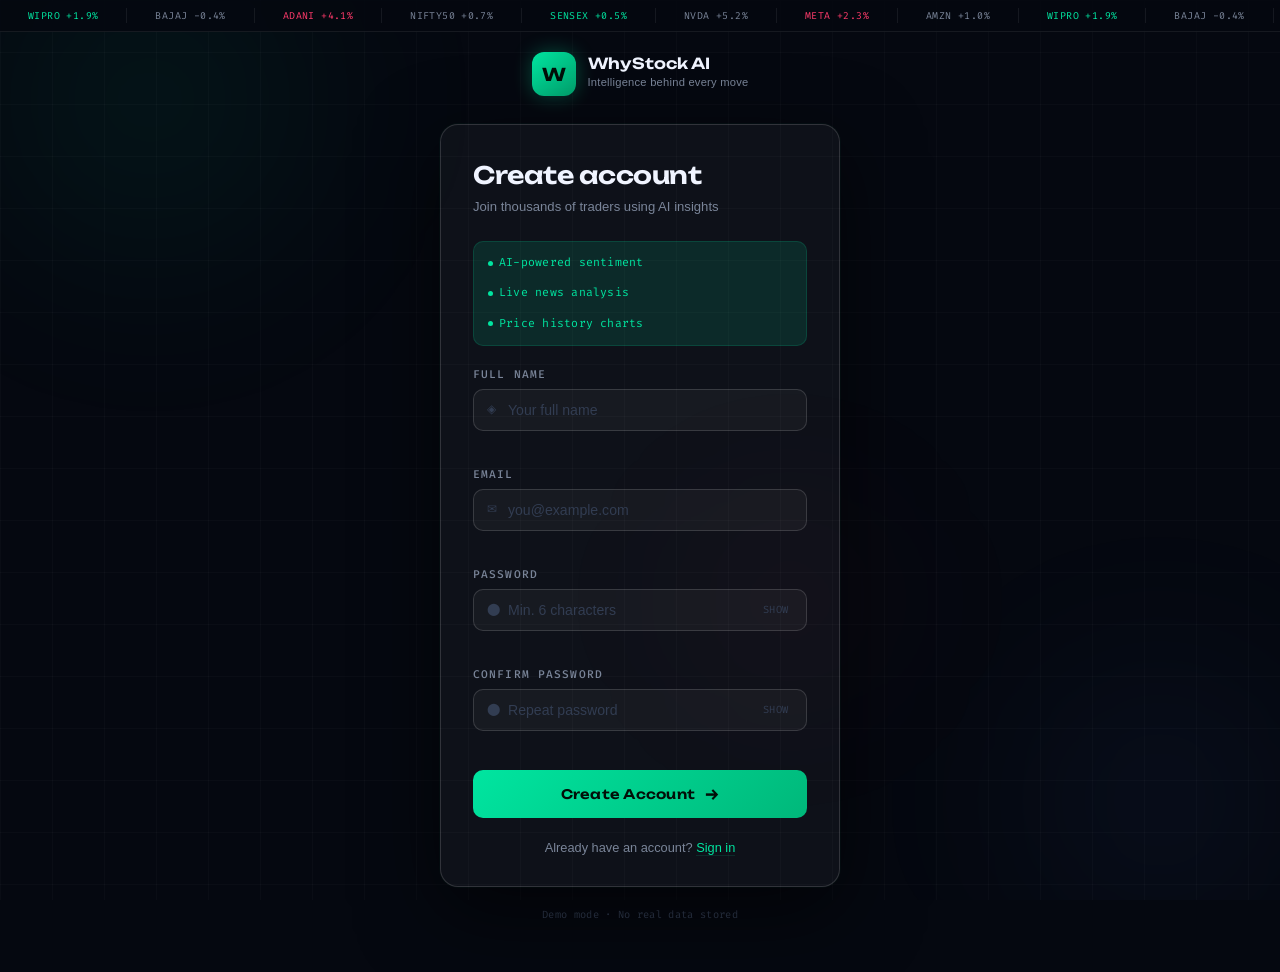
==== frontend/signup.html @ 28e2d130 "Initial commit: WhyStock AI full-stack project with AI explanations" ====
<!DOCTYPE html>
<html lang="en">
<head>
  <meta charset="UTF-8" />
  <meta name="viewport" content="width=device-width, initial-scale=1.0" />
  <title>WhyStock AI — Create Account</title>
  <link rel="stylesheet" href="style.css" />
  <link rel="preconnect" href="https://fonts.googleapis.com" />
  <link href="https://fonts.googleapis.com/css2?family=Unbounded:wght@300;400;600;700&family=Cabinet+Grotesk:wght@300;400;500;700&family=Fira+Code:wght@300;400&display=swap" rel="stylesheet" />
</head>
<body class="auth-page">

  <div class="auth-bg">
    <div class="orb orb-1" style="animation-delay:-3s"></div>
    <div class="orb orb-2" style="animation-delay:-6s"></div>
    <div class="orb orb-3" style="animation-delay:-1s"></div>
    <div class="grid-overlay"></div>
  </div>

  <div class="ticker-wrap">
    <div class="ticker-track">
      <span>WIPRO +1.9%</span><span>BAJAJ -0.4%</span><span>ADANI +4.1%</span><span>NIFTY50 +0.7%</span>
      <span>SENSEX +0.5%</span><span>NVDA +5.2%</span><span>META +2.3%</span><span>AMZN +1.0%</span>
      <span>WIPRO +1.9%</span><span>BAJAJ -0.4%</span><span>ADANI +4.1%</span><span>NIFTY50 +0.7%</span>
      <span>SENSEX +0.5%</span><span>NVDA +5.2%</span><span>META +2.3%</span><span>AMZN +1.0%</span>
    </div>
  </div>

  <div class="auth-container">

    <div class="auth-brand">
      <div class="brand-mark">W</div>
      <div>
        <p class="brand-name">WhyStock AI</p>
        <p class="brand-tagline">Intelligence behind every move</p>
      </div>
    </div>

    <div class="glass-card auth-card">
      <div class="card-shine"></div>

      <div class="auth-card-header">
        <h1 class="auth-title">Create account</h1>
        <p class="auth-subtitle">Join thousands of traders using AI insights</p>
      </div>

      <!-- Benefits strip -->
      <div class="benefits-strip">
        <span class="benefit"><span class="benefit-dot"></span>AI-powered sentiment</span>
        <span class="benefit"><span class="benefit-dot"></span>Live news analysis</span>
        <span class="benefit"><span class="benefit-dot"></span>Price history charts</span>
      </div>

      <div id="authError" class="auth-error hidden">
        <span class="error-icon-sm">⚠</span>
        <span id="authErrorMsg">Something went wrong</span>
      </div>

      <form id="signupForm" class="auth-form" onsubmit="handleSignup(event)">

        <div class="field-group">
          <label class="field-label" for="signupName">Full Name</label>
          <div class="field-wrap">
            <span class="field-icon">◈</span>
            <input id="signupName" type="text" class="field-input" placeholder="Your full name" autocomplete="name" />
          </div>
          <span class="field-error" id="nameErr"></span>
        </div>

        <div class="field-group">
          <label class="field-label" for="signupEmail">Email</label>
          <div class="field-wrap">
            <span class="field-icon">✉</span>
            <input id="signupEmail" type="email" class="field-input" placeholder="you@example.com" autocomplete="email" />
          </div>
          <span class="field-error" id="emailErr"></span>
        </div>

        <div class="field-group">
          <label class="field-label" for="signupPassword">Password</label>
          <div class="field-wrap">
            <span class="field-icon">⬤</span>
            <input id="signupPassword" type="password" class="field-input" placeholder="Min. 6 characters" autocomplete="new-password" />
            <button type="button" class="toggle-pw" onclick="togglePw('signupPassword', this)">Show</button>
          </div>
          <span class="field-error" id="pwErr"></span>
          <!-- Password strength -->
          <div class="pw-strength-wrap" id="pwStrengthWrap" style="display:none">
            <div class="pw-strength-bar"><div id="pwStrengthFill" class="pw-strength-fill"></div></div>
            <span id="pwStrengthLabel" class="pw-strength-label"></span>
          </div>
        </div>

        <div class="field-group">
          <label class="field-label" for="signupConfirm">Confirm Password</label>
          <div class="field-wrap">
            <span class="field-icon">⬤</span>
            <input id="signupConfirm" type="password" class="field-input" placeholder="Repeat password" autocomplete="new-password" />
            <button type="button" class="toggle-pw" onclick="togglePw('signupConfirm', this)">Show</button>
          </div>
          <span class="field-error" id="confirmErr"></span>
        </div>

        <button type="submit" class="btn-primary" id="signupBtn">
          <span class="btn-label">Create Account</span>
          <span class="btn-icon">→</span>
        </button>

      </form>

      <p class="auth-switch">
        Already have an account?
        <a href="login.html" class="auth-link">Sign in</a>
      </p>
    </div>

    <p class="auth-disclaimer">
      Demo mode · No real data stored
    </p>
  </div>

  <script src="auth.js"></script>
  <script>
    if (getSession()) window.location.href = 'index.html';

    // Password strength meter
    document.getElementById('signupPassword').addEventListener('input', function () {
      const val = this.value;
      const wrap = document.getElementById('pwStrengthWrap');
      const fill = document.getElementById('pwStrengthFill');
      const label = document.getElementById('pwStrengthLabel');

      if (!val) { wrap.style.display = 'none'; return; }
      wrap.style.display = 'flex';

      let score = 0;
      if (val.length >= 6)  score++;
      if (val.length >= 10) score++;
      if (/[A-Z]/.test(val)) score++;
      if (/[0-9]/.test(val)) score++;
      if (/[^A-Za-z0-9]/.test(val)) score++;

      const levels = [
        { label: 'Very weak', color: '#ff2d55', pct: '20%' },
        { label: 'Weak',      color: '#ff9500', pct: '40%' },
        { label: 'Fair',      color: '#ffcc00', pct: '60%' },
        { label: 'Strong',    color: '#34c759', pct: '80%' },
        { label: 'Very strong', color: '#00e5a0', pct: '100%' },
      ];
      const l = levels[Math.min(score - 1, 4)] || levels[0];
      fill.style.width = l.pct;
      fill.style.background = l.color;
      label.textContent = l.label;
      label.style.color = l.color;
    });

    function handleSignup(e) {
      e.preventDefault();
      clearErrors();

      const name    = document.getElementById('signupName').value.trim();
      const email   = document.getElementById('signupEmail').value.trim();
      const password = document.getElementById('signupPassword').value;
      const confirm  = document.getElementById('signupConfirm').value;
      let valid = true;

      if (!name || name.length < 2) {
        showFieldError('nameErr', 'Enter your full name');
        valid = false;
      }
      if (!email || !/^[^\s@]+@[^\s@]+\.[^\s@]+$/.test(email)) {
        showFieldError('emailErr', 'Enter a valid email address');
        valid = false;
      }
      if (!password || password.length < 6) {
        showFieldError('pwErr', 'Password must be at least 6 characters');
        valid = false;
      }
      if (password !== confirm) {
        showFieldError('confirmErr', 'Passwords do not match');
        valid = false;
      }
      if (!valid) return;

      if (getUserByEmail(email)) {
        showAuthError('An account with this email already exists. Sign in instead.');
        return;
      }

      const btn = document.getElementById('signupBtn');
      setLoading(btn, true);

      setTimeout(() => {
        const user = { name, email, password, createdAt: Date.now() };
        saveUser(user);
        createSession(user);
        window.location.href = 'index.html';
      }, 900);
    }
  </script>
</body>
</html>
---- frontend/style.css ----
/* =====================================================
   WhyStock AI — style.css
   Theme: Obsidian Luxury Fintech
   Fonts: Unbounded (display) · Cabinet Grotesk (body) · Fira Code (mono)
   ===================================================== */

:root {
  /* Core palette */
  --bg:          #050810;
  --bg-2:        #080c18;
  --bg-3:        #0c1220;
  --glass:       rgba(255,255,255,0.04);
  --glass-hi:    rgba(255,255,255,0.08);
  --border:      rgba(255,255,255,0.07);
  --border-hi:   rgba(255,255,255,0.14);

  /* Accents */
  --green:       #00e5a0;
  --green-dim:   rgba(0,229,160,0.12);
  --green-glow:  rgba(0,229,160,0.3);
  --red:         #ff3b6b;
  --red-dim:     rgba(255,59,107,0.12);
  --blue:        #4f8fff;
  --blue-dim:    rgba(79,143,255,0.15);

  /* Text */
  --t-hi:        #f0f4ff;
  --t-mid:       #7a8599;
  --t-lo:        #323d52;

  /* Fonts */
  --f-display: 'Unbounded', sans-serif;
  --f-body:    'Cabinet Grotesk', sans-serif;
  --f-mono:    'Fira Code', monospace;

  /* Layout */
  --sidebar-w:   240px;
  --radius:      18px;
  --radius-sm:   10px;
  --transition:  0.2s cubic-bezier(0.4,0,0.2,1);
}

*, *::before, *::after { box-sizing: border-box; margin: 0; padding: 0; }
html { scroll-behavior: smooth; }

body {
  background: var(--bg);
  color: var(--t-hi);
  font-family: var(--f-body);
  font-size: 15px;
  line-height: 1.6;
  min-height: 100vh;
  overflow-x: hidden;
}

/* ═══════════════════════════════════════
   SHARED BACKGROUNDS
═══════════════════════════════════════ */

.grid-overlay {
  position: fixed;
  inset: 0;
  background-image:
    linear-gradient(rgba(255,255,255,0.022) 1px, transparent 1px),
    linear-gradient(90deg, rgba(255,255,255,0.022) 1px, transparent 1px);
  background-size: 52px 52px;
  pointer-events: none;
  z-index: 0;
}

/* Auth page background */
.auth-bg {
  position: fixed;
  inset: 0;
  z-index: 0;
  overflow: hidden;
}

.orb {
  position: absolute;
  border-radius: 50%;
  filter: blur(80px);
  animation: orbFloat 14s ease-in-out infinite;
}

.orb-1 {
  width: 500px; height: 500px;
  background: radial-gradient(circle, rgba(0,229,160,0.08), transparent 70%);
  top: -150px; left: -100px;
}
.orb-2 {
  width: 400px; height: 400px;
  background: radial-gradient(circle, rgba(79,143,255,0.07), transparent 70%);
  bottom: -100px; right: -80px;
  animation-delay: -5s; animation-duration: 18s;
}
.orb-3 {
  width: 300px; height: 300px;
  background: radial-gradient(circle, rgba(255,59,107,0.05), transparent 70%);
  top: 50%; left: 50%;
  animation-delay: -9s; animation-duration: 20s;
}

/* Dashboard bg orbs */
.db-bg { position: fixed; inset: 0; z-index: 0; overflow: hidden; }
.db-orb {
  position: absolute;
  border-radius: 50%;
  filter: blur(100px);
  animation: orbFloat 20s ease-in-out infinite;
}
.db-orb-1 {
  width: 600px; height: 600px;
  background: radial-gradient(circle, rgba(0,229,160,0.055), transparent 70%);
  top: -200px; right: 100px;
}
.db-orb-2 {
  width: 500px; height: 500px;
  background: radial-gradient(circle, rgba(79,143,255,0.05), transparent 70%);
  bottom: -150px; left: 50px;
  animation-delay: -8s;
}

/* ═══════════════════════════════════════
   TICKER
═══════════════════════════════════════ */

.ticker-wrap {
  position: fixed;
  top: 0; left: 0; right: 0;
  height: 32px;
  background: rgba(5,8,16,0.9);
  border-bottom: 1px solid var(--border);
  overflow: hidden;
  z-index: 10;
  display: flex;
  align-items: center;
}

.ticker-track {
  display: flex;
  gap: 0;
  animation: ticker 30s linear infinite;
  white-space: nowrap;
}

.ticker-track span {
  font-family: var(--f-mono);
  font-size: 0.62rem;
  color: var(--t-mid);
  padding: 0 28px;
  border-right: 1px solid var(--border);
  letter-spacing: 0.04em;
}

.ticker-track span:nth-child(4n+1) { color: var(--green); }
.ticker-track span:nth-child(4n+3) { color: var(--red); }

/* ═══════════════════════════════════════
   AUTH LAYOUT
═══════════════════════════════════════ */

.auth-page { display: flex; align-items: center; justify-content: center; min-height: 100vh; }

.auth-container {
  position: relative;
  z-index: 2;
  width: 100%;
  max-width: 440px;
  padding: 52px 20px 32px;
  display: flex;
  flex-direction: column;
  align-items: center;
  gap: 0;
  animation: fadeUp 0.7s cubic-bezier(0.16,1,0.3,1) both;
}

/* Brand */
.auth-brand {
  display: flex;
  align-items: center;
  gap: 12px;
  margin-bottom: 28px;
}

.brand-mark {
  width: 44px; height: 44px;
  background: linear-gradient(135deg, var(--green), #00a36e);
  border-radius: 12px;
  display: flex; align-items: center; justify-content: center;
  font-family: var(--f-display);
  font-size: 1.1rem;
  font-weight: 700;
  color: #020f08;
  box-shadow: 0 0 20px var(--green-glow);
  flex-shrink: 0;
}

.brand-mark.sm { width: 34px; height: 34px; font-size: 0.85rem; border-radius: 9px; }

.brand-name {
  font-family: var(--f-display);
  font-size: 0.95rem;
  font-weight: 600;
  color: var(--t-hi);
  line-height: 1;
}

.brand-tagline {
  font-size: 0.7rem;
  color: var(--t-mid);
  font-weight: 300;
  margin-top: 3px;
  letter-spacing: 0.02em;
}

/* Glass card */
.glass-card {
  background: var(--glass);
  backdrop-filter: blur(20px);
  -webkit-backdrop-filter: blur(20px);
  border: 1px solid var(--border-hi);
  border-radius: var(--radius);
  position: relative;
  overflow: hidden;
  transition: border-color var(--transition), box-shadow var(--transition);
}

.glass-card:hover {
  border-color: rgba(255,255,255,0.18);
  box-shadow: 0 16px 48px rgba(0,0,0,0.5);
}

.card-shine {
  position: absolute;
  top: 0; left: -100%;
  width: 60%; height: 100%;
  background: linear-gradient(90deg, transparent, rgba(255,255,255,0.03), transparent);
  pointer-events: none;
  transition: left 0.6s ease;
}

.glass-card:hover .card-shine { left: 150%; }

/* Auth card */
.auth-card {
  width: 100%;
  padding: 36px 32px 28px;
  box-shadow: 0 24px 80px rgba(0,0,0,0.6), 0 0 0 1px rgba(0,229,160,0.04);
}

.auth-card-header { margin-bottom: 24px; }

.auth-title {
  font-family: var(--f-display);
  font-size: 1.5rem;
  font-weight: 600;
  color: var(--t-hi);
  letter-spacing: -0.5px;
  line-height: 1.2;
  margin-bottom: 6px;
}

.auth-subtitle {
  font-size: 0.82rem;
  color: var(--t-mid);
  font-weight: 300;
}

/* Benefits strip */
.benefits-strip {
  display: flex;
  gap: 12px;
  flex-wrap: wrap;
  margin-bottom: 20px;
  padding: 12px 14px;
  background: var(--green-dim);
  border-radius: var(--radius-sm);
  border: 1px solid rgba(0,229,160,0.15);
}

.benefit {
  display: flex;
  align-items: center;
  gap: 6px;
  font-size: 0.72rem;
  color: var(--green);
  font-family: var(--f-mono);
  letter-spacing: 0.02em;
}

.benefit-dot {
  width: 5px; height: 5px;
  background: var(--green);
  border-radius: 50%;
}

/* Error banner */
.auth-error {
  display: flex;
  align-items: center;
  gap: 8px;
  background: var(--red-dim);
  border: 1px solid rgba(255,59,107,0.25);
  border-radius: var(--radius-sm);
  padding: 10px 14px;
  font-size: 0.8rem;
  color: var(--red);
  margin-bottom: 16px;
  animation: fadeUp 0.3s ease both;
}

.error-icon-sm { font-size: 0.85rem; }

/* Form */
.auth-form { display: flex; flex-direction: column; gap: 16px; margin-bottom: 20px; }

.field-group { display: flex; flex-direction: column; gap: 5px; }

.field-label {
  font-size: 0.7rem;
  font-weight: 500;
  color: var(--t-mid);
  text-transform: uppercase;
  letter-spacing: 0.1em;
  font-family: var(--f-mono);
}

.field-wrap {
  position: relative;
  display: flex;
  align-items: center;
}

.field-icon {
  position: absolute;
  left: 14px;
  color: var(--t-lo);
  font-size: 0.75rem;
  pointer-events: none;
  user-select: none;
}

.field-input {
  width: 100%;
  background: rgba(255,255,255,0.04);
  border: 1px solid var(--border-hi);
  border-radius: var(--radius-sm);
  color: var(--t-hi);
  font-family: var(--f-body);
  font-size: 0.92rem;
  padding: 12px 14px 12px 34px;
  outline: none;
  transition: border-color var(--transition), box-shadow var(--transition), background var(--transition);
}

.field-input::placeholder { color: var(--t-lo); font-size: 0.88rem; }

.field-input:focus {
  border-color: var(--green);
  background: rgba(0,229,160,0.04);
  box-shadow: 0 0 0 3px var(--green-dim);
}

.field-error {
  font-size: 0.7rem;
  color: var(--red);
  font-family: var(--f-mono);
  min-height: 14px;
}

.toggle-pw {
  position: absolute;
  right: 12px;
  background: none;
  border: none;
  color: var(--t-lo);
  font-family: var(--f-mono);
  font-size: 0.65rem;
  cursor: pointer;
  padding: 4px 6px;
  border-radius: 4px;
  transition: color var(--transition);
  text-transform: uppercase;
  letter-spacing: 0.05em;
}
.toggle-pw:hover { color: var(--green); }

/* Password strength */
.pw-strength-wrap {
  display: flex;
  align-items: center;
  gap: 10px;
  margin-top: 4px;
}

.pw-strength-bar {
  flex: 1;
  height: 3px;
  background: rgba(255,255,255,0.07);
  border-radius: 100px;
  overflow: hidden;
}

.pw-strength-fill {
  height: 100%;
  width: 0%;
  border-radius: 100px;
  transition: width 0.4s ease, background 0.4s ease;
}

.pw-strength-label {
  font-family: var(--f-mono);
  font-size: 0.62rem;
  min-width: 64px;
  text-align: right;
  transition: color 0.4s ease;
}

/* Primary button */
.btn-primary {
  display: flex;
  align-items: center;
  justify-content: center;
  gap: 10px;
  background: linear-gradient(135deg, var(--green), #00b87a);
  color: #020f08;
  border: none;
  border-radius: var(--radius-sm);
  padding: 14px 24px;
  font-family: var(--f-display);
  font-size: 0.82rem;
  font-weight: 600;
  cursor: pointer;
  width: 100%;
  letter-spacing: 0.02em;
  transition: all var(--transition);
  position: relative;
  overflow: hidden;
  margin-top: 4px;
}

.btn-primary::after {
  content: '';
  position: absolute;
  inset: 0;
  background: rgba(255,255,255,0.15);
  opacity: 0;
  transition: opacity var(--transition);
}

.btn-primary:hover { box-shadow: 0 0 24px var(--green-glow); transform: translateY(-1px); }
.btn-primary:hover::after { opacity: 1; }
.btn-primary:active { transform: translateY(0); }
.btn-primary:disabled { opacity: 0.5; cursor: not-allowed; transform: none; box-shadow: none; }

.btn-label { position: relative; z-index: 1; }
.btn-icon  { position: relative; z-index: 1; font-size: 1rem; transition: transform var(--transition); }
.btn-primary:hover .btn-icon { transform: translateX(4px); }

/* Auth switch */
.auth-switch {
  text-align: center;
  font-size: 0.8rem;
  color: var(--t-mid);
}

.auth-link {
  color: var(--green);
  text-decoration: none;
  font-weight: 500;
  border-bottom: 1px solid var(--green-dim);
  transition: border-color var(--transition);
}
.auth-link:hover { border-color: var(--green); }

.auth-disclaimer {
  margin-top: 20px;
  font-size: 0.65rem;
  color: var(--t-lo);
  text-align: center;
  font-family: var(--f-mono);
  letter-spacing: 0.03em;
}

/* ═══════════════════════════════════════
   DASHBOARD LAYOUT
═══════════════════════════════════════ */

.dashboard-page {
  display: flex;
}

/* SIDEBAR */
.sidebar {
  position: fixed;
  top: 0; left: 0; bottom: 0;
  width: var(--sidebar-w);
  background: rgba(8,12,24,0.95);
  backdrop-filter: blur(20px);
  border-right: 1px solid var(--border);
  display: flex;
  flex-direction: column;
  padding: 24px 16px;
  z-index: 100;
  animation: slideInLeft 0.5s cubic-bezier(0.16,1,0.3,1) both;
}

.sidebar-brand {
  display: flex;
  align-items: center;
  gap: 10px;
  padding: 0 4px 24px;
  border-bottom: 1px solid var(--border);
  margin-bottom: 20px;
}

.sidebar-brand-name {
  font-family: var(--f-display);
  font-size: 0.72rem;
  font-weight: 600;
  color: var(--t-hi);
  letter-spacing: 0.01em;
}

/* Nav */
.sidebar-nav {
  display: flex;
  flex-direction: column;
  gap: 4px;
  flex: 1;
}

.nav-item {
  display: flex;
  align-items: center;
  gap: 10px;
  padding: 10px 12px;
  border-radius: var(--radius-sm);
  color: var(--t-mid);
  text-decoration: none;
  font-size: 0.82rem;
  font-weight: 400;
  transition: all var(--transition);
  position: relative;
}

.nav-item:hover { background: var(--glass-hi); color: var(--t-hi); }

.nav-item.active {
  background: var(--green-dim);
  color: var(--green);
  border: 1px solid rgba(0,229,160,0.15);
}

.nav-icon { font-size: 0.7rem; width: 16px; text-align: center; }

.nav-badge {
  margin-left: auto;
  font-family: var(--f-mono);
  font-size: 0.55rem;
  background: rgba(255,255,255,0.07);
  color: var(--t-lo);
  padding: 2px 7px;
  border-radius: 100px;
  letter-spacing: 0.05em;
}

/* Sidebar footer */
.sidebar-footer {
  border-top: 1px solid var(--border);
  padding-top: 16px;
  display: flex;
  flex-direction: column;
  gap: 10px;
}

.user-pill {
  display: flex;
  align-items: center;
  gap: 10px;
  padding: 10px;
  background: var(--glass);
  border-radius: var(--radius-sm);
  border: 1px solid var(--border);
}

.user-avatar {
  width: 34px; height: 34px;
  background: linear-gradient(135deg, var(--green), #00b87a);
  border-radius: 8px;
  display: flex; align-items: center; justify-content: center;
  font-family: var(--f-display);
  font-size: 0.8rem;
  font-weight: 700;
  color: #020f08;
  flex-shrink: 0;
}

.user-info-mini { min-width: 0; }

.user-name-mini {
  font-size: 0.8rem;
  font-weight: 500;
  color: var(--t-hi);
  white-space: nowrap;
  overflow: hidden;
  text-overflow: ellipsis;
}

.user-email-mini {
  font-size: 0.65rem;
  color: var(--t-lo);
  font-family: var(--f-mono);
  white-space: nowrap;
  overflow: hidden;
  text-overflow: ellipsis;
}

.btn-logout {
  display: flex;
  align-items: center;
  justify-content: center;
  gap: 8px;
  background: rgba(255,59,107,0.08);
  border: 1px solid rgba(255,59,107,0.18);
  border-radius: var(--radius-sm);
  color: var(--red);
  font-family: var(--f-body);
  font-size: 0.78rem;
  padding: 9px 14px;
  cursor: pointer;
  transition: all var(--transition);
  width: 100%;
}

.btn-logout:hover { background: var(--red-dim); box-shadow: 0 0 16px rgba(255,59,107,0.2); }

/* Mobile header */
.mobile-header {
  display: none;
  position: fixed;
  top: 0; left: 0; right: 0;
  height: 56px;
  background: rgba(8,12,24,0.95);
  backdrop-filter: blur(20px);
  border-bottom: 1px solid var(--border);
  padding: 0 16px;
  align-items: center;
  justify-content: space-between;
  z-index: 200;
}

.mobile-brand {
  display: flex;
  align-items: center;
  gap: 8px;
  font-family: var(--f-display);
  font-size: 0.78rem;
  font-weight: 600;
  color: var(--t-hi);
}

.mobile-actions {
  display: flex;
  align-items: center;
  gap: 12px;
}

.btn-logout-sm {
  background: var(--red-dim);
  border: 1px solid rgba(255,59,107,0.2);
  border-radius: 7px;
  color: var(--red);
  font-size: 0.7rem;
  padding: 5px 10px;
  cursor: pointer;
  font-family: var(--f-body);
  transition: all var(--transition);
}
.btn-logout-sm:hover { background: rgba(255,59,107,0.18); }

/* Main content */
.main-content {
  margin-left: var(--sidebar-w);
  flex: 1;
  min-height: 100vh;
  padding: 28px 32px 60px;
  position: relative;
  z-index: 1;
  animation: fadeUp 0.5s ease 0.1s both;
}

/* Topbar */
.topbar {
  display: flex;
  align-items: flex-start;
  justify-content: space-between;
  margin-bottom: 28px;
  gap: 16px;
}

.topbar-title {
  font-family: var(--f-display);
  font-size: 1.4rem;
  font-weight: 600;
  color: var(--t-hi);
  letter-spacing: -0.3px;
  margin-bottom: 4px;
}

.topbar-sub {
  font-size: 0.78rem;
  color: var(--t-mid);
  font-weight: 300;
}

.topbar-right {
  display: flex;
  align-items: center;
  gap: 12px;
  flex-shrink: 0;
}

.live-indicator {
  display: flex;
  align-items: center;
  gap: 7px;
  font-family: var(--f-mono);
  font-size: 0.68rem;
  color: var(--green);
  background: var(--green-dim);
  border: 1px solid rgba(0,229,160,0.18);
  border-radius: 100px;
  padding: 5px 12px;
}

.live-dot {
  width: 6px; height: 6px;
  background: var(--green);
  border-radius: 50%;
  animation: blink 1.5s ease infinite;
}

.topbar-date {
  font-family: var(--f-mono);
  font-size: 0.65rem;
  color: var(--t-lo);
  letter-spacing: 0.03em;
}

/* ═══════════════════════════════════════
   SEARCH (DASHBOARD)
═══════════════════════════════════════ */

.search-section-db { margin-bottom: 24px; }

.search-card-db { padding: 24px 24px 18px; }

.search-inner {
  display: flex;
  align-items: flex-end;
  gap: 16px;
  margin-bottom: 14px;
}

.search-left { flex: 0 0 auto; }

.search-heading {
  font-family: var(--f-display);
  font-size: 0.85rem;
  font-weight: 600;
  color: var(--t-hi);
  margin-bottom: 3px;
}

.search-hint {
  font-size: 0.7rem;
  color: var(--t-mid);
  font-weight: 300;
}

.search-right {
  flex: 1;
  display: flex;
  gap: 10px;
}

.search-input-wrap {
  flex: 1;
  position: relative;
}

.search-dollar {
  position: absolute;
  left: 14px;
  top: 50%;
  transform: translateY(-50%);
  font-family: var(--f-mono);
  font-size: 0.9rem;
  color: var(--green);
  pointer-events: none;
}

.search-input-db {
  width: 100%;
  background: rgba(255,255,255,0.05);
  border: 1px solid var(--border-hi);
  border-radius: var(--radius-sm);
  color: var(--t-hi);
  font-family: var(--f-mono);
  font-size: 0.95rem;
  padding: 12px 14px 12px 34px;
  outline: none;
  letter-spacing: 0.05em;
  transition: all var(--transition);
}

.search-input-db::placeholder { color: var(--t-lo); font-family: var(--f-body); letter-spacing: 0; font-size: 0.85rem; }
.search-input-db:focus { border-color: var(--green); box-shadow: 0 0 0 3px var(--green-dim); background: rgba(0,229,160,0.03); }

.btn-analyze-db {
  display: flex;
  align-items: center;
  gap: 8px;
  background: linear-gradient(135deg, var(--green), #00b87a);
  color: #020f08;
  border: none;
  border-radius: var(--radius-sm);
  padding: 12px 20px;
  font-family: var(--f-display);
  font-size: 0.78rem;
  font-weight: 600;
  cursor: pointer;
  white-space: nowrap;
  transition: all var(--transition);
  letter-spacing: 0.01em;
}

.btn-analyze-db:hover { box-shadow: 0 0 20px var(--green-glow); transform: translateY(-1px); }
.btn-analyze-db:active { transform: none; }
.btn-analyze-db:disabled { opacity: 0.5; cursor: not-allowed; transform: none; }

.btn-icon-sm { font-size: 0.9rem; transition: transform var(--transition); }
.btn-analyze-db:hover .btn-icon-sm { transform: translateX(3px); }

.quick-row {
  display: flex;
  align-items: center;
  gap: 6px;
  flex-wrap: wrap;
}

.quick-label {
  font-family: var(--f-mono);
  font-size: 0.65rem;
  color: var(--t-lo);
  letter-spacing: 0.05em;
}

.qchip {
  background: transparent;
  border: 1px solid var(--border-hi);
  border-radius: 100px;
  color: var(--t-mid);
  font-family: var(--f-mono);
  font-size: 0.65rem;
  padding: 3px 11px;
  cursor: pointer;
  transition: all var(--transition);
  letter-spacing: 0.04em;
}

.qchip:hover { border-color: var(--green); color: var(--green); background: var(--green-dim); }

/* ═══════════════════════════════════════
   LOADING / ERROR
═══════════════════════════════════════ */

.db-loading {
  display: flex;
  justify-content: center;
  padding: 48px 0;
}

.db-loader {
  display: flex;
  align-items: center;
  gap: 24px;
  background: var(--glass);
  border: 1px solid var(--border-hi);
  border-radius: var(--radius);
  padding: 28px 36px;
  backdrop-filter: blur(12px);
  animation: fadeUp 0.3s ease both;
}

.loader-ring-db {
  width: 48px; height: 48px;
  border: 2px solid var(--border-hi);
  border-top-color: var(--green);
  border-radius: 50%;
  animation: spin 0.75s linear infinite;
  flex-shrink: 0;
}

.loader-title {
  font-family: var(--f-display);
  font-size: 0.92rem;
  font-weight: 600;
  color: var(--t-hi);
  margin-bottom: 4px;
}

.loader-symbol { color: var(--green); }

.loader-sub {
  font-size: 0.72rem;
  color: var(--t-mid);
  font-weight: 300;
}

.db-error {
  text-align: center;
  background: rgba(255,59,107,0.04);
  border: 1px solid rgba(255,59,107,0.18);
  border-radius: var(--radius);
  padding: 48px 28px;
  animation: fadeUp 0.3s ease both;
}

.error-icon-lg { font-size: 2.5rem; color: var(--red); margin-bottom: 12px; }
.error-title-lg { font-family: var(--f-display); font-size: 1.1rem; font-weight: 600; color: var(--red); margin-bottom: 8px; }
.error-sub-lg { font-size: 0.82rem; color: var(--t-mid); }
.error-sub-lg code { font-family: var(--f-mono); background: rgba(255,255,255,0.07); padding: 1px 6px; border-radius: 4px; color: var(--green); }

/* ═══════════════════════════════════════
   RESULT GRID
═══════════════════════════════════════ */

.result-grid {
  display: flex;
  flex-direction: column;
  gap: 18px;
  animation: fadeUp 0.5s ease both;
}

.result-row-top {
  display: grid;
  grid-template-columns: 1fr 1fr;
  gap: 18px;
}

.result-card { padding: 22px 24px; }

.card-label-db {
  font-family: var(--f-mono);
  font-size: 0.62rem;
  letter-spacing: 0.12em;
  text-transform: uppercase;
  color: var(--t-mid);
  margin-bottom: 14px;
}

/* Stock info card */
.stock-top-row {
  display: flex;
  align-items: center;
  gap: 12px;
  margin-bottom: 6px;
}

.stock-sym {
  font-family: var(--f-display);
  font-size: 1.6rem;
  font-weight: 600;
  letter-spacing: -0.3px;
  color: var(--t-hi);
}

.trend-badge-db {
  font-family: var(--f-mono);
  font-size: 0.65rem;
  padding: 4px 12px;
  border-radius: 100px;
  letter-spacing: 0.05em;
}

.trend-badge-db.up   { background: var(--green-dim); color: var(--green); border: 1px solid rgba(0,229,160,0.2); }
.trend-badge-db.down { background: var(--red-dim);   color: var(--red);   border: 1px solid rgba(255,59,107,0.2); }
.trend-badge-db.flat { background: rgba(122,133,153,0.12); color: var(--t-mid); border: 1px solid var(--border); }

.price-display {
  display: flex;
  align-items: flex-start;
  gap: 4px;
  margin-bottom: 18px;
}

.price-curr-db {
  font-family: var(--f-mono);
  font-size: 0.95rem;
  color: var(--t-mid);
  margin-top: 6px;
}

.price-main {
  font-family: var(--f-display);
  font-size: 2.2rem;
  font-weight: 600;
  color: var(--t-hi);
  letter-spacing: -1px;
  line-height: 1;
}

.stock-meta-grid {
  display: grid;
  grid-template-columns: 1fr 1fr;
  gap: 10px 16px;
  padding-top: 14px;
  border-top: 1px solid var(--border);
}

.smeta { display: flex; flex-direction: column; gap: 3px; }
.smeta-k { font-family: var(--f-mono); font-size: 0.6rem; color: var(--t-lo); text-transform: uppercase; letter-spacing: 0.07em; }
.smeta-v { font-family: var(--f-mono); font-size: 0.82rem; color: var(--t-hi); }

/* Sentiment card */
.sentiment-layout {
  display: flex;
  gap: 20px;
  align-items: center;
}

.sent-orb-wrap {
  display: flex;
  flex-direction: column;
  align-items: center;
  gap: 8px;
  flex-shrink: 0;
}

.sent-orb {
  width: 70px; height: 70px;
  border-radius: 50%;
  transition: all 0.5s ease;
  position: relative;
}

.sent-orb::after {
  content: '';
  position: absolute;
  inset: -5px;
  border-radius: 50%;
  border: 1.5px solid currentColor;
  opacity: 0.3;
  animation: orbRing 3s ease-in-out infinite;
}

.sent-orb.positive { background: radial-gradient(135deg, var(--green), #00a36e); box-shadow: 0 0 28px var(--green-glow); color: var(--green); }
.sent-orb.negative { background: radial-gradient(135deg, var(--red), #c0002a); box-shadow: 0 0 28px rgba(255,59,107,0.35); color: var(--red); }
.sent-orb.neutral  { background: radial-gradient(135deg, #3a4258, #1e2535); box-shadow: 0 0 20px rgba(58,66,88,0.4); color: var(--t-mid); }

.sent-label-main {
  font-family: var(--f-display);
  font-size: 0.75rem;
  font-weight: 600;
  text-transform: capitalize;
  letter-spacing: 0.02em;
}

.sent-orb.positive ~ .sent-label-main { color: var(--green); }
.sent-orb.negative ~ .sent-label-main { color: var(--red); }
.sent-orb.neutral  ~ .sent-label-main { color: var(--t-mid); }

.sent-details { flex: 1; min-width: 0; }

.sent-score-key {
  font-family: var(--f-mono);
  font-size: 0.62rem;
  color: var(--t-lo);
  text-transform: uppercase;
  letter-spacing: 0.08em;
  margin-bottom: 6px;
}

.score-track {
  height: 4px;
  background: rgba(255,255,255,0.07);
  border-radius: 100px;
  overflow: hidden;
  margin-bottom: 6px;
}

.score-track-fill {
  height: 100%;
  width: 0%;
  border-radius: 100px;
  transition: width 1s cubic-bezier(0.4,0,0.2,1) 0.3s;
}

.score-track-fill.positive { background: linear-gradient(90deg, #00a36e, var(--green)); }
.score-track-fill.negative { background: linear-gradient(90deg, #c0002a, var(--red)); }
.score-track-fill.neutral  { background: linear-gradient(90deg, #1e2535, #3a4258); }

.sent-score-val {
  font-family: var(--f-mono);
  font-size: 0.78rem;
  color: var(--t-mid);
  margin-bottom: 8px;
}

.sent-desc {
  font-size: 0.75rem;
  color: var(--t-mid);
  font-weight: 300;
  line-height: 1.6;
}

/* Chart */
.chart-card-db { padding: 22px 24px 18px; }

.chart-db-header {
  display: flex;
  align-items: center;
  justify-content: space-between;
  margin-bottom: 12px;
}

.chart-meta-info {
  font-family: var(--f-mono);
  font-size: 0.65rem;
  color: var(--t-lo);
}

.chart-wrap-db { height: 240px; position: relative; }

/* Explanation */
.explanation-body {
  display: flex;
  gap: 16px;
  align-items: flex-start;
}

.explanation-icon-wrap { font-size: 1.4rem; flex-shrink: 0; margin-top: 2px; }

.explanation-text-db {
  font-size: 0.88rem;
  line-height: 1.85;
  color: var(--t-mid);
  font-weight: 300;
}

/* News */
.news-list-db { list-style: none; }

.news-item-db {
  display: flex;
  gap: 14px;
  padding: 14px 0;
  border-bottom: 1px solid var(--border);
  transition: all var(--transition);
}

.news-item-db:first-child { padding-top: 4px; }
.news-item-db:last-child { border-bottom: none; padding-bottom: 0; }

.news-num-db {
  font-family: var(--f-mono);
  font-size: 0.62rem;
  color: var(--t-lo);
  min-width: 18px;
  padding-top: 2px;
}

.news-content-db { flex: 1; }

.news-title-db {
  display: block;
  font-size: 0.85rem;
  font-weight: 500;
  color: var(--t-hi);
  text-decoration: none;
  line-height: 1.5;
  margin-bottom: 4px;
  transition: color var(--transition);
}

.news-title-db:hover { color: var(--green); }

.news-desc-db {
  font-size: 0.74rem;
  color: var(--t-mid);
  font-weight: 300;
  line-height: 1.55;
  display: -webkit-box;
  -webkit-line-clamp: 2;
  line-clamp: 2;
  -webkit-box-orient: vertical;
  overflow: hidden;
}

.news-source-db {
  display: inline-block;
  font-family: var(--f-mono);
  font-size: 0.58rem;
  color: var(--green);
  background: var(--green-dim);
  border-radius: 4px;
  padding: 2px 8px;
  margin-top: 6px;
  letter-spacing: 0.04em;
}

/* ═══════════════════════════════════════
   EMPTY STATE
═══════════════════════════════════════ */

.empty-state {
  display: flex;
  flex-direction: column;
  align-items: center;
  justify-content: center;
  padding: 60px 20px;
  gap: 16px;
}

.empty-graphic { margin-bottom: 8px; }

.empty-chart-mock {
  display: flex;
  align-items: flex-end;
  gap: 6px;
  height: 80px;
  padding: 0 4px;
}

.mock-bar {
  width: 18px;
  background: linear-gradient(to top, rgba(0,229,160,0.15), rgba(0,229,160,0.04));
  border-radius: 4px 4px 0 0;
  animation: mockPulse 2s ease-in-out infinite;
}

.mock-bar:nth-child(2) { animation-delay: 0.2s; }
.mock-bar:nth-child(3) { animation-delay: 0.4s; }
.mock-bar:nth-child(4) { animation-delay: 0.6s; }
.mock-bar:nth-child(5) { animation-delay: 0.8s; }
.mock-bar:nth-child(6) { animation-delay: 1.0s; }
.mock-bar:nth-child(7) { animation-delay: 1.2s; }

.empty-title {
  font-family: var(--f-display);
  font-size: 0.95rem;
  font-weight: 600;
  color: var(--t-mid);
  text-align: center;
}

.empty-sub {
  font-size: 0.78rem;
  color: var(--t-lo);
  text-align: center;
  font-weight: 300;
}

/* ═══════════════════════════════════════
   UTILITY
═══════════════════════════════════════ */

.hidden { display: none !important; }

/* ═══════════════════════════════════════
   ANIMATIONS
═══════════════════════════════════════ */

@keyframes fadeUp {
  from { opacity: 0; transform: translateY(16px); }
  to   { opacity: 1; transform: translateY(0); }
}

@keyframes fadeDown {
  from { opacity: 0; transform: translateY(-12px); }
  to   { opacity: 1; transform: translateY(0); }
}

@keyframes slideInLeft {
  from { opacity: 0; transform: translateX(-20px); }
  to   { opacity: 1; transform: translateX(0); }
}

@keyframes orbFloat {
  0%,100% { transform: translate(0,0) scale(1); }
  33%     { transform: translate(30px,-20px) scale(1.05); }
  66%     { transform: translate(-20px,15px) scale(0.95); }
}

@keyframes ticker {
  from { transform: translateX(0); }
  to   { transform: translateX(-50%); }
}

@keyframes spin {
  to { transform: rotate(360deg); }
}

@keyframes blink {
  0%,100% { opacity: 1; }
  50% { opacity: 0.2; }
}

@keyframes orbRing {
  0%,100% { transform: scale(1); opacity: 0.3; }
  50% { transform: scale(1.2); opacity: 0.1; }
}

@keyframes mockPulse {
  0%,100% { opacity: 0.4; }
  50% { opacity: 0.9; }
}

@keyframes shake {
  0%,100% { transform: translateX(0); }
  20% { transform: translateX(-6px); }
  40% { transform: translateX(6px); }
  60% { transform: translateX(-4px); }
  80% { transform: translateX(4px); }
}

/* ═══════════════════════════════════════
   RESPONSIVE
═══════════════════════════════════════ */

@media (max-width: 900px) {
  .sidebar { display: none; }
  .mobile-header { display: flex; }
  .main-content { margin-left: 0; padding-top: 72px; }
  .topbar { display: none; }
}

@media (max-width: 680px) {
  .search-inner { flex-direction: column; align-items: stretch; }
  .search-left  { display: none; }
  .search-right { flex-direction: column; }
  .btn-analyze-db { justify-content: center; }
  .result-row-top { grid-template-columns: 1fr; }
  .sentiment-layout { flex-direction: column; }
  .price-main { font-size: 1.8rem; }
  .auth-card { padding: 28px 20px 22px; }
  .benefits-strip { flex-direction: column; gap: 8px; }
  .main-content { padding: 72px 16px 48px; }
}

@media (max-width: 440px) {
  .search-card-db { padding: 16px 14px 14px; }
  .result-card { padding: 16px; }
  .db-loader { flex-direction: column; text-align: center; padding: 28px 20px; }
  .auth-container { padding: 48px 14px 24px; }
}


/* =====================================================
   WhyStock AI — EXTENSIONS CSS
   Watchlist · Portfolio · Alerts · Navigation
   ===================================================== */

/* ── Nav count badges ── */
.nav-count-badge {
  margin-left: auto;
  min-width: 18px;
  height: 18px;
  padding: 0 5px;
  background: var(--green);
  color: #020f08;
  font-family: var(--f-mono);
  font-size: 0.58rem;
  font-weight: 700;
  border-radius: 100px;
  display: inline-flex;
  align-items: center;
  justify-content: center;
  letter-spacing: 0;
}

/* ── Feature pages ── */
.feature-page {
  animation: fadeUp 0.4s cubic-bezier(0.16,1,0.3,1) both;
}

.page-header {
  display: flex;
  align-items: flex-start;
  justify-content: space-between;
  margin-bottom: 24px;
  gap: 16px;
}

.page-header-actions {
  display: flex;
  align-items: center;
  gap: 10px;
  flex-shrink: 0;
}

.inline-add-wrap {
  position: relative;
  display: flex;
  align-items: center;
}

/* ── Feature empty state ── */
.feature-empty {
  display: flex;
  flex-direction: column;
  align-items: center;
  justify-content: center;
  padding: 64px 20px;
  gap: 10px;
  text-align: center;
  background: var(--glass);
  border: 1px solid var(--border);
  border-radius: var(--radius);
}

.fe-icon {
  font-size: 2.5rem;
  color: var(--t-lo);
  margin-bottom: 4px;
  filter: grayscale(1);
}

.fe-title {
  font-family: var(--f-display);
  font-size: 0.95rem;
  font-weight: 600;
  color: var(--t-mid);
}

.fe-sub {
  font-size: 0.78rem;
  color: var(--t-lo);
  font-weight: 300;
  max-width: 280px;
}

/* ── Stock action row (on dashboard card) ── */
.stock-action-row {
  display: flex;
  gap: 8px;
  margin-top: 14px;
  flex-wrap: wrap;
}

.btn-action-sm {
  display: flex;
  align-items: center;
  gap: 6px;
  background: var(--glass);
  border: 1px solid var(--border-hi);
  border-radius: 8px;
  color: var(--t-mid);
  font-family: var(--f-body);
  font-size: 0.72rem;
  padding: 7px 12px;
  cursor: pointer;
  transition: all var(--transition);
  white-space: nowrap;
}

.btn-action-sm:hover {
  border-color: var(--green);
  color: var(--green);
  background: var(--green-dim);
}

.btn-action-sm.btn-action-active {
  background: var(--green-dim);
  border-color: var(--green);
  color: var(--green);
}

.btn-action-sm.btn-action-portfolio:hover {
  border-color: var(--blue);
  color: var(--blue);
  background: var(--blue-dim);
}

.btn-action-sm.btn-action-alert:hover {
  border-color: #f59e0b;
  color: #f59e0b;
  background: rgba(245,158,11,0.1);
}

.btn-action-icon { font-size: 0.65rem; }

/* ── WATCHLIST GRID ── */
.wl-grid {
  display: grid;
  grid-template-columns: repeat(auto-fill, minmax(220px, 1fr));
  gap: 16px;
}

.wl-card {
  padding: 18px 20px;
  cursor: default;
  transition: all var(--transition);
}

.wl-card-top {
  display: flex;
  align-items: center;
  justify-content: space-between;
  margin-bottom: 14px;
}

.wl-sym {
  font-family: var(--f-display);
  font-size: 1rem;
  font-weight: 600;
  color: var(--t-hi);
  letter-spacing: -0.2px;
}

.wl-remove-btn {
  background: none;
  border: none;
  color: var(--t-lo);
  font-size: 0.75rem;
  cursor: pointer;
  padding: 4px 6px;
  border-radius: 6px;
  transition: all var(--transition);
}

.wl-remove-btn:hover { background: var(--red-dim); color: var(--red); }

.wl-price-row {
  display: flex;
  align-items: baseline;
  gap: 10px;
  margin-bottom: 14px;
}

.wl-price {
  font-family: var(--f-mono);
  font-size: 1.1rem;
  color: var(--t-hi);
}

.wl-change {
  font-family: var(--f-mono);
  font-size: 0.72rem;
  color: var(--t-mid);
}

.wl-analyze-btn {
  width: 100%;
  justify-content: center;
  font-size: 0.75rem;
  padding: 9px 14px;
}

/* ── PORTFOLIO TABLE ── */
.pf-summary-strip {
  display: grid;
  grid-template-columns: repeat(4, 1fr);
  gap: 12px;
  margin-bottom: 18px;
}

.pf-sum-item {
  background: var(--glass);
  border: 1px solid var(--border);
  border-radius: var(--radius-sm);
  padding: 16px 18px;
  backdrop-filter: blur(12px);
}

.pf-sum-key {
  font-family: var(--f-mono);
  font-size: 0.62rem;
  color: var(--t-lo);
  text-transform: uppercase;
  letter-spacing: 0.08em;
  margin-bottom: 6px;
}

.pf-sum-val {
  font-family: var(--f-display);
  font-size: 1.1rem;
  font-weight: 600;
  color: var(--t-hi);
  letter-spacing: -0.2px;
}

.pf-table-wrap {
  overflow-x: auto;
  border-radius: var(--radius);
  border: 1px solid var(--border-hi);
  background: var(--glass);
  backdrop-filter: blur(12px);
}

.pf-table {
  width: 100%;
  border-collapse: collapse;
  font-size: 0.82rem;
}

.pf-table thead tr {
  border-bottom: 1px solid var(--border-hi);
}

.pf-table th {
  padding: 12px 16px;
  font-family: var(--f-mono);
  font-size: 0.6rem;
  font-weight: 400;
  color: var(--t-lo);
  text-transform: uppercase;
  letter-spacing: 0.08em;
  text-align: left;
  white-space: nowrap;
}

.pf-table td {
  padding: 13px 16px;
  border-bottom: 1px solid var(--border);
  color: var(--t-hi);
  vertical-align: middle;
}

.pf-table tbody tr:last-child td { border-bottom: none; }

.pf-table tbody tr:hover td { background: rgba(255,255,255,0.02); }

.pf-num { font-family: var(--f-mono); }

.pf-sym-cell {
  font-family: var(--f-display);
  font-size: 0.82rem;
  font-weight: 600;
  color: var(--t-hi);
}

.pf-del-btn {
  background: none;
  border: none;
  color: var(--t-lo);
  font-size: 0.72rem;
  cursor: pointer;
  padding: 5px 8px;
  border-radius: 6px;
  transition: all var(--transition);
}

.pf-del-btn:hover { background: var(--red-dim); color: var(--red); }

.pf-loading {
  color: var(--t-lo);
  font-family: var(--f-mono);
  animation: blink 1.5s infinite;
}

/* ── ALERTS ── */
.al-list {
  display: flex;
  flex-direction: column;
  gap: 12px;
}

.al-card {
  display: flex;
  align-items: center;
  justify-content: space-between;
  padding: 18px 22px;
  gap: 20px;
  transition: all var(--transition);
}

.al-card.al-triggered {
  border-color: rgba(0,229,160,0.25);
  background: rgba(0,229,160,0.04);
}

.al-card-left { flex: 1; min-width: 0; }

.al-sym {
  font-family: var(--f-display);
  font-size: 1rem;
  font-weight: 600;
  color: var(--t-hi);
  margin-bottom: 5px;
}

.al-condition {
  font-size: 0.8rem;
  color: var(--t-mid);
  margin-bottom: 4px;
}

.al-condition strong { color: var(--t-hi); font-weight: 500; }

.al-created {
  font-family: var(--f-mono);
  font-size: 0.62rem;
  color: var(--t-lo);
}

.al-card-right {
  display: flex;
  align-items: center;
  gap: 16px;
  flex-shrink: 0;
}

.al-status {
  font-family: var(--f-mono);
  font-size: 0.72rem;
  letter-spacing: 0.04em;
}

.al-curr-price {
  font-family: var(--f-mono);
  font-size: 0.75rem;
  color: var(--t-mid);
}

/* ── MODALS ── */
.modal-backdrop {
  position: fixed;
  inset: 0;
  background: rgba(5,8,16,0.75);
  backdrop-filter: blur(8px);
  z-index: 1000;
  display: flex;
  align-items: center;
  justify-content: center;
  padding: 20px;
  animation: fadeUp 0.2s ease both;
}

.modal-card {
  width: 100%;
  max-width: 440px;
  padding: 0;
  overflow: hidden;
  box-shadow: 0 32px 80px rgba(0,0,0,0.7);
  animation: fadeUp 0.25s cubic-bezier(0.16,1,0.3,1) both;
}

.modal-header {
  display: flex;
  align-items: center;
  justify-content: space-between;
  padding: 20px 24px;
  border-bottom: 1px solid var(--border);
}

.modal-title {
  font-family: var(--f-display);
  font-size: 0.95rem;
  font-weight: 600;
  color: var(--t-hi);
}

.modal-close {
  background: none;
  border: none;
  color: var(--t-lo);
  font-size: 0.9rem;
  cursor: pointer;
  padding: 6px 8px;
  border-radius: 6px;
  transition: all var(--transition);
  line-height: 1;
}

.modal-close:hover { background: var(--red-dim); color: var(--red); }

.modal-body {
  padding: 22px 24px;
  display: flex;
  flex-direction: column;
  gap: 14px;
}

.modal-row-2 {
  display: grid;
  grid-template-columns: 1fr 1fr;
  gap: 12px;
}

.modal-err {
  font-family: var(--f-mono);
  font-size: 0.72rem;
  color: var(--red);
  padding: 8px 12px;
  background: var(--red-dim);
  border-radius: 7px;
  border: 1px solid rgba(255,59,107,0.2);
}

.modal-footer {
  display: flex;
  align-items: center;
  justify-content: flex-end;
  gap: 10px;
  padding: 16px 24px;
  border-top: 1px solid var(--border);
}

.btn-secondary {
  background: transparent;
  border: 1px solid var(--border-hi);
  border-radius: var(--radius-sm);
  color: var(--t-mid);
  font-family: var(--f-body);
  font-size: 0.82rem;
  padding: 10px 18px;
  cursor: pointer;
  transition: all var(--transition);
}

.btn-secondary:hover { border-color: var(--t-mid); color: var(--t-hi); }

/* select field match */
select.field-input {
  appearance: none;
  background-image: url("data:image/svg+xml,%3Csvg xmlns='http://www.w3.org/2000/svg' width='10' height='6'%3E%3Cpath d='M0 0l5 6 5-6z' fill='%237a8599'/%3E%3C/svg%3E");
  background-repeat: no-repeat;
  background-position: right 12px center;
  cursor: pointer;
}

/* ── Responsive additions ── */
@media (max-width: 860px) {
  .pf-summary-strip { grid-template-columns: 1fr 1fr; }
}

@media (max-width: 680px) {
  .pf-summary-strip { grid-template-columns: 1fr 1fr; }
  .modal-row-2 { grid-template-columns: 1fr; }
  .wl-grid { grid-template-columns: 1fr 1fr; }
  .al-card { flex-direction: column; align-items: flex-start; }
  .al-card-right { width: 100%; justify-content: space-between; }
  .page-header { flex-direction: column; gap: 12px; }
  .page-header-actions { width: 100%; justify-content: flex-end; }
}

@media (max-width: 440px) {
  .wl-grid { grid-template-columns: 1fr; }
  .pf-summary-strip { grid-template-columns: 1fr; }
  .stock-action-row { flex-direction: column; }
  .btn-action-sm { justify-content: center; }
}


/* =====================================================
   AI EXPLANATION — Enhanced UI
   Premium structured point display
   ===================================================== */

/* Card header row */
.expl-card-header {
  display: flex;
  align-items: center;
  justify-content: space-between;
  margin-bottom: 18px;
}

.expl-card-header .card-label-db {
  margin-bottom: 0; /* override — handled by parent flex now */
}

.expl-powered-tag {
  font-family: var(--f-mono);
  font-size: 0.6rem;
  letter-spacing: 0.06em;
  color: var(--green);
  background: var(--green-dim);
  border: 1px solid rgba(0,229,160,0.18);
  border-radius: 100px;
  padding: 3px 10px;
}

/* Points container */
.expl-points-container {
  display: flex;
  flex-direction: column;
  gap: 10px;
}

/* Individual point */
.expl-point {
  display: flex;
  align-items: flex-start;
  gap: 14px;
  padding: 14px 16px;
  background: rgba(255, 255, 255, 0.025);
  border: 1px solid var(--border);
  border-left: 3px solid var(--green);
  border-radius: 0 var(--radius-sm) var(--radius-sm) 0;
  transition: background var(--transition), border-left-color var(--transition),
              transform var(--transition);
  animation: explPointIn 0.4s cubic-bezier(0.16, 1, 0.3, 1) both;
}

.expl-point:hover {
  background: rgba(0, 229, 160, 0.04);
  border-left-color: var(--green);
  transform: translateX(2px);
}

/* Alternate left border tones for visual rhythm */
.expl-point:nth-child(3n+2) { border-left-color: #4f8fff; }
.expl-point:nth-child(3n+2):hover { background: rgba(79, 143, 255, 0.05); border-left-color: #4f8fff; }

.expl-point:nth-child(3n+3) { border-left-color: #a78bfa; }
.expl-point:nth-child(3n+3):hover { background: rgba(167, 139, 250, 0.05); border-left-color: #a78bfa; }

/* Icon column */
.expl-point-icon {
  font-size: 0.65rem;
  color: var(--green);
  margin-top: 3px;
  flex-shrink: 0;
  width: 14px;
  text-align: center;
  opacity: 0.7;
}

.expl-point:nth-child(3n+2) .expl-point-icon { color: #4f8fff; }
.expl-point:nth-child(3n+3) .expl-point-icon { color: #a78bfa; }

/* Text body */
.expl-point-body {
  flex: 1;
  min-width: 0;
}

.expl-point-heading {
  font-family: var(--f-display);
  font-size: 0.78rem;
  font-weight: 600;
  color: var(--t-hi);
  letter-spacing: 0.01em;
  margin-bottom: 4px;
  line-height: 1.4;
}

.expl-point-text {
  font-family: var(--f-body);
  font-size: 0.84rem;
  font-weight: 300;
  color: var(--t-mid);
  line-height: 1.75;
}

/* Empty / fallback state */
.expl-empty {
  display: flex;
  align-items: center;
  gap: 12px;
  padding: 20px 16px;
  color: var(--t-lo);
  font-size: 0.82rem;
  font-weight: 300;
}

.expl-empty-icon {
  font-size: 1.3rem;
  filter: grayscale(1);
  opacity: 0.5;
}

/* Entry animation */
@keyframes explPointIn {
  from {
    opacity: 0;
    transform: translateX(-10px);
  }
  to {
    opacity: 1;
    transform: translateX(0);
  }
}

/* Responsive */
@media (max-width: 520px) {
  .expl-point {
    padding: 12px 13px;
    gap: 10px;
  }
  .expl-point-text { font-size: 0.8rem; }
}
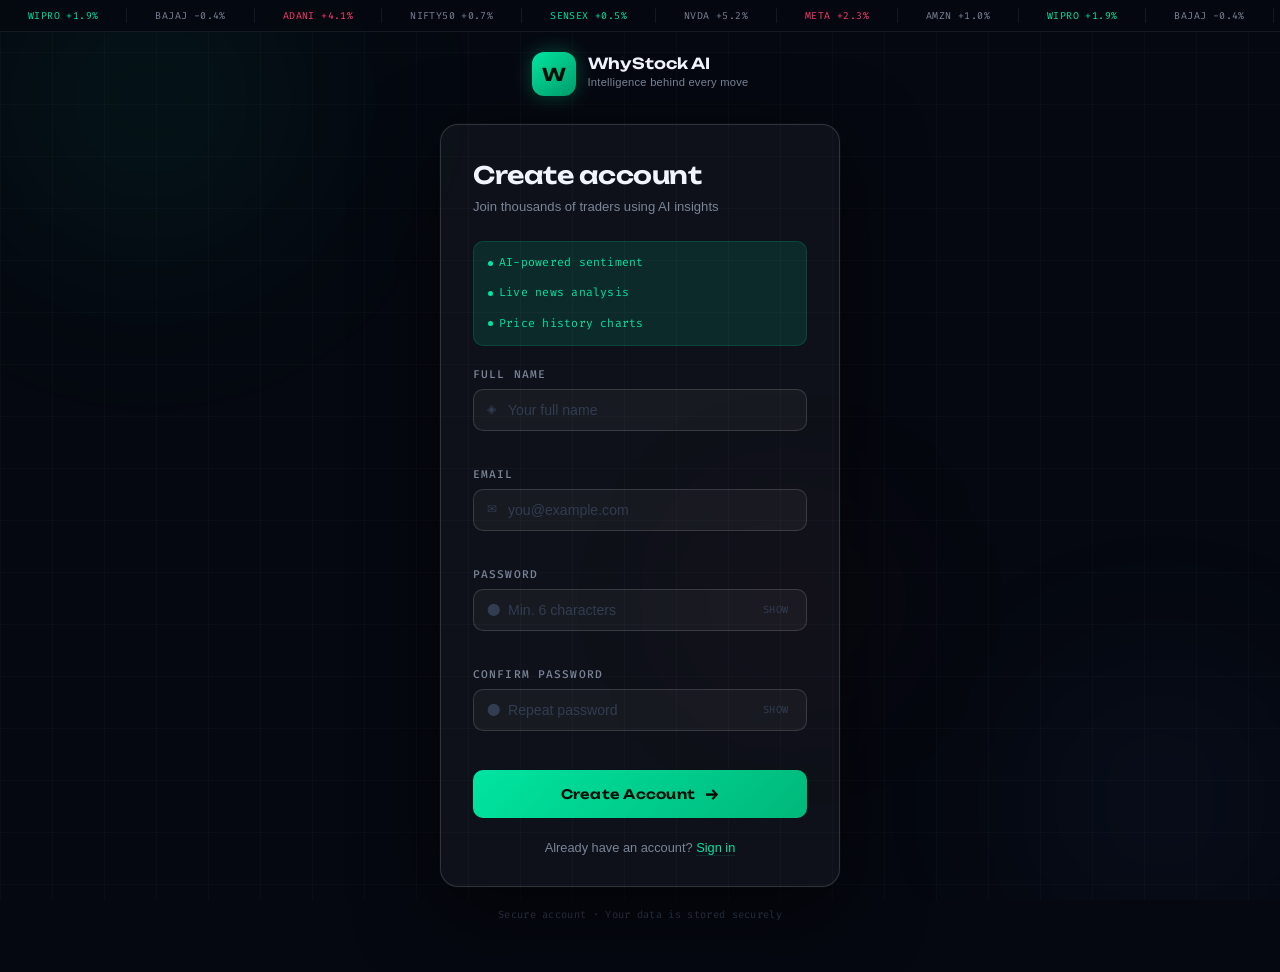
==== commit 9bcabbc1: "Add user authentication and data isolation" ====
--- a/frontend/signup.html
+++ b/frontend/signup.html
@@ -1,202 +1,599 @@
 <!DOCTYPE html>
 <html lang="en">
+
 <head>
   <meta charset="UTF-8" />
   <meta name="viewport" content="width=device-width, initial-scale=1.0" />
+
   <title>WhyStock AI — Create Account</title>
+
   <link rel="stylesheet" href="style.css" />
+
   <link rel="preconnect" href="https://fonts.googleapis.com" />
-  <link href="https://fonts.googleapis.com/css2?family=Unbounded:wght@300;400;600;700&family=Cabinet+Grotesk:wght@300;400;500;700&family=Fira+Code:wght@300;400&display=swap" rel="stylesheet" />
+
+  <link
+    href="https://fonts.googleapis.com/css2?family=Unbounded:wght@300;400;600;700&family=Cabinet+Grotesk:wght@300;400;500;700&family=Fira+Code:wght@300;400&display=swap"
+    rel="stylesheet"
+  />
 </head>
+
+
 <body class="auth-page">
 
+
+  <!-- =====================================================
+       BACKGROUND
+       ===================================================== -->
+
   <div class="auth-bg">
-    <div class="orb orb-1" style="animation-delay:-3s"></div>
-    <div class="orb orb-2" style="animation-delay:-6s"></div>
-    <div class="orb orb-3" style="animation-delay:-1s"></div>
+
+    <div
+      class="orb orb-1"
+      style="animation-delay:-3s"
+    ></div>
+
+    <div
+      class="orb orb-2"
+      style="animation-delay:-6s"
+    ></div>
+
+    <div
+      class="orb orb-3"
+      style="animation-delay:-1s"
+    ></div>
+
     <div class="grid-overlay"></div>
+
   </div>
 
+
+  <!-- =====================================================
+       MARKET TICKER
+       ===================================================== -->
+
   <div class="ticker-wrap">
+
     <div class="ticker-track">
-      <span>WIPRO +1.9%</span><span>BAJAJ -0.4%</span><span>ADANI +4.1%</span><span>NIFTY50 +0.7%</span>
-      <span>SENSEX +0.5%</span><span>NVDA +5.2%</span><span>META +2.3%</span><span>AMZN +1.0%</span>
-      <span>WIPRO +1.9%</span><span>BAJAJ -0.4%</span><span>ADANI +4.1%</span><span>NIFTY50 +0.7%</span>
-      <span>SENSEX +0.5%</span><span>NVDA +5.2%</span><span>META +2.3%</span><span>AMZN +1.0%</span>
+
+      <span>WIPRO +1.9%</span>
+      <span>BAJAJ -0.4%</span>
+      <span>ADANI +4.1%</span>
+      <span>NIFTY50 +0.7%</span>
+      <span>SENSEX +0.5%</span>
+      <span>NVDA +5.2%</span>
+      <span>META +2.3%</span>
+      <span>AMZN +1.0%</span>
+
+      <span>WIPRO +1.9%</span>
+      <span>BAJAJ -0.4%</span>
+      <span>ADANI +4.1%</span>
+      <span>NIFTY50 +0.7%</span>
+      <span>SENSEX +0.5%</span>
+      <span>NVDA +5.2%</span>
+      <span>META +2.3%</span>
+      <span>AMZN +1.0%</span>
+
     </div>
+
   </div>
 
+
+  <!-- =====================================================
+       AUTH CONTAINER
+       ===================================================== -->
+
   <div class="auth-container">
 
+
+    <!-- ===================================================
+         BRAND
+         =================================================== -->
+
     <div class="auth-brand">
-      <div class="brand-mark">W</div>
+
+      <div class="brand-mark">
+        W
+      </div>
+
       <div>
-        <p class="brand-name">WhyStock AI</p>
-        <p class="brand-tagline">Intelligence behind every move</p>
+
+        <p class="brand-name">
+          WhyStock AI
+        </p>
+
+        <p class="brand-tagline">
+          Intelligence behind every move
+        </p>
+
       </div>
+
     </div>
 
+
+    <!-- ===================================================
+         SIGNUP CARD
+         =================================================== -->
+
     <div class="glass-card auth-card">
+
       <div class="card-shine"></div>
 
+
+      <!-- HEADER -->
+
       <div class="auth-card-header">
-        <h1 class="auth-title">Create account</h1>
-        <p class="auth-subtitle">Join thousands of traders using AI insights</p>
+
+        <h1 class="auth-title">
+          Create account
+        </h1>
+
+        <p class="auth-subtitle">
+          Join thousands of traders using AI insights
+        </p>
+
       </div>
 
-      <!-- Benefits strip -->
+
+      <!-- =================================================
+           BENEFITS
+           ================================================= -->
+
       <div class="benefits-strip">
-        <span class="benefit"><span class="benefit-dot"></span>AI-powered sentiment</span>
-        <span class="benefit"><span class="benefit-dot"></span>Live news analysis</span>
-        <span class="benefit"><span class="benefit-dot"></span>Price history charts</span>
+
+        <span class="benefit">
+          <span class="benefit-dot"></span>
+          AI-powered sentiment
+        </span>
+
+        <span class="benefit">
+          <span class="benefit-dot"></span>
+          Live news analysis
+        </span>
+
+        <span class="benefit">
+          <span class="benefit-dot"></span>
+          Price history charts
+        </span>
+
       </div>
 
-      <div id="authError" class="auth-error hidden">
-        <span class="error-icon-sm">⚠</span>
-        <span id="authErrorMsg">Something went wrong</span>
+
+      <!-- =================================================
+           ERROR MESSAGE
+           ================================================= -->
+
+      <div
+        id="authError"
+        class="auth-error hidden"
+      >
+
+        <span class="error-icon-sm">
+          ⚠
+        </span>
+
+        <span id="authErrorMsg">
+          Something went wrong
+        </span>
+
       </div>
 
-      <form id="signupForm" class="auth-form" onsubmit="handleSignup(event)">
+
+      <!-- =================================================
+           SIGNUP FORM
+           ================================================= -->
+
+      <form
+        id="signupForm"
+        class="auth-form"
+        onsubmit="handleSignup(event)"
+      >
+
+
+        <!-- ===============================================
+             NAME
+             =============================================== -->
 
         <div class="field-group">
-          <label class="field-label" for="signupName">Full Name</label>
+
+          <label
+            class="field-label"
+            for="signupName"
+          >
+            Full Name
+          </label>
+
           <div class="field-wrap">
-            <span class="field-icon">◈</span>
-            <input id="signupName" type="text" class="field-input" placeholder="Your full name" autocomplete="name" />
+
+            <span class="field-icon">
+              ◈
+            </span>
+
+            <input
+              id="signupName"
+              type="text"
+              class="field-input"
+              placeholder="Your full name"
+              autocomplete="name"
+            />
+
           </div>
-          <span class="field-error" id="nameErr"></span>
+
+          <span
+            class="field-error"
+            id="nameErr"
+          ></span>
+
         </div>
 
+
+        <!-- ===============================================
+             EMAIL
+             =============================================== -->
+
         <div class="field-group">
-          <label class="field-label" for="signupEmail">Email</label>
+
+          <label
+            class="field-label"
+            for="signupEmail"
+          >
+            Email
+          </label>
+
           <div class="field-wrap">
-            <span class="field-icon">✉</span>
-            <input id="signupEmail" type="email" class="field-input" placeholder="you@example.com" autocomplete="email" />
+
+            <span class="field-icon">
+              ✉
+            </span>
+
+            <input
+              id="signupEmail"
+              type="email"
+              class="field-input"
+              placeholder="you@example.com"
+              autocomplete="email"
+            />
+
           </div>
-          <span class="field-error" id="emailErr"></span>
+
+          <span
+            class="field-error"
+            id="emailErr"
+          ></span>
+
         </div>
 
+
+        <!-- ===============================================
+             PASSWORD
+             =============================================== -->
+
         <div class="field-group">
-          <label class="field-label" for="signupPassword">Password</label>
+
+          <label
+            class="field-label"
+            for="signupPassword"
+          >
+            Password
+          </label>
+
           <div class="field-wrap">
-            <span class="field-icon">⬤</span>
-            <input id="signupPassword" type="password" class="field-input" placeholder="Min. 6 characters" autocomplete="new-password" />
-            <button type="button" class="toggle-pw" onclick="togglePw('signupPassword', this)">Show</button>
+
+            <span class="field-icon">
+              ⬤
+            </span>
+
+            <input
+              id="signupPassword"
+              type="password"
+              class="field-input"
+              placeholder="Min. 6 characters"
+              autocomplete="new-password"
+            />
+
+            <button
+              type="button"
+              class="toggle-pw"
+              onclick="togglePw('signupPassword', this)"
+            >
+              Show
+            </button>
+
           </div>
-          <span class="field-error" id="pwErr"></span>
-          <!-- Password strength -->
-          <div class="pw-strength-wrap" id="pwStrengthWrap" style="display:none">
-            <div class="pw-strength-bar"><div id="pwStrengthFill" class="pw-strength-fill"></div></div>
-            <span id="pwStrengthLabel" class="pw-strength-label"></span>
+
+
+          <span
+            class="field-error"
+            id="pwErr"
+          ></span>
+
+
+          <!-- PASSWORD STRENGTH -->
+
+          <div
+            class="pw-strength-wrap"
+            id="pwStrengthWrap"
+            style="display:none"
+          >
+
+            <div class="pw-strength-bar">
+
+              <div
+                id="pwStrengthFill"
+                class="pw-strength-fill"
+              ></div>
+
+            </div>
+
+            <span
+              id="pwStrengthLabel"
+              class="pw-strength-label"
+            ></span>
+
           </div>
+
         </div>
 
+
+        <!-- ===============================================
+             CONFIRM PASSWORD
+             =============================================== -->
+
         <div class="field-group">
-          <label class="field-label" for="signupConfirm">Confirm Password</label>
+
+          <label
+            class="field-label"
+            for="signupConfirm"
+          >
+            Confirm Password
+          </label>
+
           <div class="field-wrap">
-            <span class="field-icon">⬤</span>
-            <input id="signupConfirm" type="password" class="field-input" placeholder="Repeat password" autocomplete="new-password" />
-            <button type="button" class="toggle-pw" onclick="togglePw('signupConfirm', this)">Show</button>
+
+            <span class="field-icon">
+              ⬤
+            </span>
+
+            <input
+              id="signupConfirm"
+              type="password"
+              class="field-input"
+              placeholder="Repeat password"
+              autocomplete="new-password"
+            />
+
+            <button
+              type="button"
+              class="toggle-pw"
+              onclick="togglePw('signupConfirm', this)"
+            >
+              Show
+            </button>
+
           </div>
-          <span class="field-error" id="confirmErr"></span>
+
+          <span
+            class="field-error"
+            id="confirmErr"
+          ></span>
+
         </div>
 
-        <button type="submit" class="btn-primary" id="signupBtn">
-          <span class="btn-label">Create Account</span>
-          <span class="btn-icon">→</span>
+
+        <!-- ===============================================
+             SIGNUP BUTTON
+             =============================================== -->
+
+        <button
+          type="submit"
+          class="btn-primary"
+          id="signupBtn"
+        >
+
+          <span class="btn-label">
+            Create Account
+          </span>
+
+          <span class="btn-icon">
+            →
+          </span>
+
         </button>
 
+
       </form>
 
+
+      <!-- =================================================
+           LOGIN LINK
+           ================================================= -->
+
       <p class="auth-switch">
+
         Already have an account?
-        <a href="login.html" class="auth-link">Sign in</a>
+
+        <a
+          href="login.html"
+          class="auth-link"
+        >
+          Sign in
+        </a>
+
       </p>
+
+
     </div>
 
+
+    <!-- ===================================================
+         DISCLAIMER
+         =================================================== -->
+
     <p class="auth-disclaimer">
-      Demo mode · No real data stored
+      Secure account · Your data is stored securely
     </p>
+
+
   </div>
 
+
+  <!-- =====================================================
+       AUTHENTICATION JAVASCRIPT
+       ===================================================== -->
+
   <script src="auth.js"></script>
+
+
+  <!-- =====================================================
+       SIGNUP PAGE JAVASCRIPT
+       ===================================================== -->
+
   <script>
-    if (getSession()) window.location.href = 'index.html';
-
+
+    // -----------------------------------------------------
+    // If already logged in, go to dashboard
+    // -----------------------------------------------------
+
+    if (getSession()) {
+      window.location.href = "index.html";
+    }
+
+
+    // -----------------------------------------------------
     // Password strength meter
-    document.getElementById('signupPassword').addEventListener('input', function () {
-      const val = this.value;
-      const wrap = document.getElementById('pwStrengthWrap');
-      const fill = document.getElementById('pwStrengthFill');
-      const label = document.getElementById('pwStrengthLabel');
-
-      if (!val) { wrap.style.display = 'none'; return; }
-      wrap.style.display = 'flex';
-
-      let score = 0;
-      if (val.length >= 6)  score++;
-      if (val.length >= 10) score++;
-      if (/[A-Z]/.test(val)) score++;
-      if (/[0-9]/.test(val)) score++;
-      if (/[^A-Za-z0-9]/.test(val)) score++;
-
-      const levels = [
-        { label: 'Very weak', color: '#ff2d55', pct: '20%' },
-        { label: 'Weak',      color: '#ff9500', pct: '40%' },
-        { label: 'Fair',      color: '#ffcc00', pct: '60%' },
-        { label: 'Strong',    color: '#34c759', pct: '80%' },
-        { label: 'Very strong', color: '#00e5a0', pct: '100%' },
-      ];
-      const l = levels[Math.min(score - 1, 4)] || levels[0];
-      fill.style.width = l.pct;
-      fill.style.background = l.color;
-      label.textContent = l.label;
-      label.style.color = l.color;
-    });
-
-    function handleSignup(e) {
-      e.preventDefault();
-      clearErrors();
-
-      const name    = document.getElementById('signupName').value.trim();
-      const email   = document.getElementById('signupEmail').value.trim();
-      const password = document.getElementById('signupPassword').value;
-      const confirm  = document.getElementById('signupConfirm').value;
-      let valid = true;
-
-      if (!name || name.length < 2) {
-        showFieldError('nameErr', 'Enter your full name');
-        valid = false;
-      }
-      if (!email || !/^[^\s@]+@[^\s@]+\.[^\s@]+$/.test(email)) {
-        showFieldError('emailErr', 'Enter a valid email address');
-        valid = false;
-      }
-      if (!password || password.length < 6) {
-        showFieldError('pwErr', 'Password must be at least 6 characters');
-        valid = false;
-      }
-      if (password !== confirm) {
-        showFieldError('confirmErr', 'Passwords do not match');
-        valid = false;
-      }
-      if (!valid) return;
-
-      if (getUserByEmail(email)) {
-        showAuthError('An account with this email already exists. Sign in instead.');
-        return;
-      }
-
-      const btn = document.getElementById('signupBtn');
-      setLoading(btn, true);
-
-      setTimeout(() => {
-        const user = { name, email, password, createdAt: Date.now() };
-        saveUser(user);
-        createSession(user);
-        window.location.href = 'index.html';
-      }, 900);
+    // -----------------------------------------------------
+
+    const signupPassword =
+      document.getElementById(
+        "signupPassword"
+      );
+
+
+    if (signupPassword) {
+
+      signupPassword.addEventListener(
+        "input",
+        function () {
+
+          const val =
+            this.value;
+
+          const wrap =
+            document.getElementById(
+              "pwStrengthWrap"
+            );
+
+          const fill =
+            document.getElementById(
+              "pwStrengthFill"
+            );
+
+          const label =
+            document.getElementById(
+              "pwStrengthLabel"
+            );
+
+
+          if (!val) {
+
+            wrap.style.display =
+              "none";
+
+            return;
+          }
+
+
+          wrap.style.display =
+            "flex";
+
+
+          let score = 0;
+
+
+          if (val.length >= 6) {
+            score++;
+          }
+
+          if (val.length >= 10) {
+            score++;
+          }
+
+          if (/[A-Z]/.test(val)) {
+            score++;
+          }
+
+          if (/[0-9]/.test(val)) {
+            score++;
+          }
+
+          if (/[^A-Za-z0-9]/.test(val)) {
+            score++;
+          }
+
+
+          const levels = [
+
+            {
+              label: "Very weak",
+              color: "#ff2d55",
+              pct: "20%"
+            },
+
+            {
+              label: "Weak",
+              color: "#ff9500",
+              pct: "40%"
+            },
+
+            {
+              label: "Fair",
+              color: "#ffcc00",
+              pct: "60%"
+            },
+
+            {
+              label: "Strong",
+              color: "#34c759",
+              pct: "80%"
+            },
+
+            {
+              label: "Very strong",
+              color: "#00e5a0",
+              pct: "100%"
+            }
+
+          ];
+
+
+          const level =
+            levels[
+              Math.min(
+                score - 1,
+                4
+              )
+            ] || levels[0];
+
+
+          fill.style.width =
+            level.pct;
+
+          fill.style.background =
+            level.color;
+
+          label.textContent =
+            level.label;
+
+          label.style.color =
+            level.color;
+
+        }
+      );
+
     }
+
   </script>
+
+
 </body>
+
 </html>
